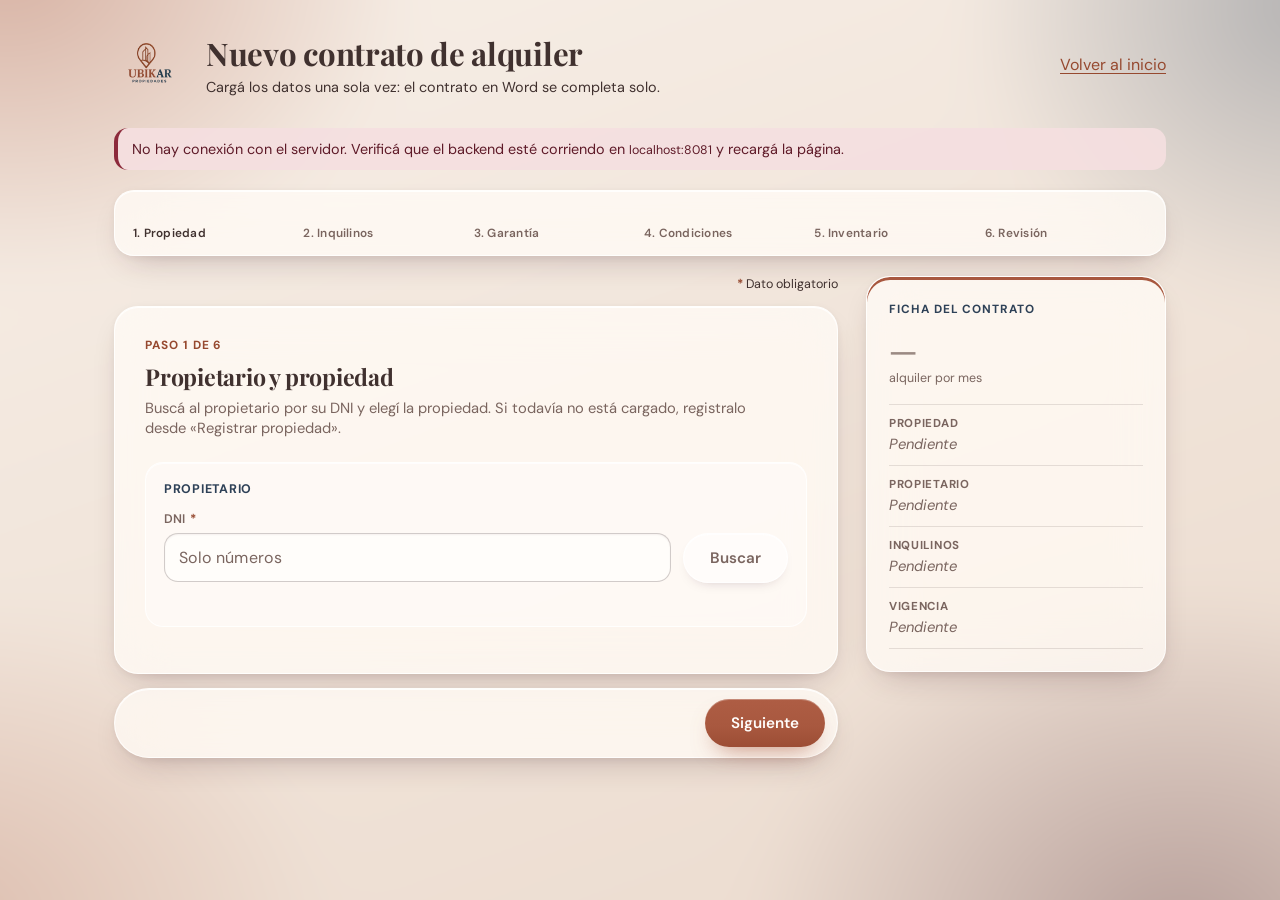
==== frontend/contrato.html @ 5f208730 "Agregar inicio de sesion del Responsable y panel con las 2 opciones index.html deja de ser la prueba" ====
<!DOCTYPE html>
<html lang="es">
<head>
<meta charset="UTF-8">
<meta name="viewport" content="width=device-width, initial-scale=1">
<title>UBIKAR - Nuevo contrato de alquiler</title>
<link rel="preconnect" href="https://fonts.googleapis.com">
<link rel="preconnect" href="https://fonts.gstatic.com" crossorigin>
<link href="https://fonts.googleapis.com/css2?family=Playfair+Display:ital,wght@0,600;0,700;1,600&family=DM+Sans:wght@400;500;600;700&display=swap" rel="stylesheet">
<link rel="stylesheet" href="portal.css">
<link rel="stylesheet" href="contrato.css">
<link rel="stylesheet" href="vidrio.css">
</head>
<body>

<div class="wz">
  <header class="wz__header">
    <a href="index.html" class="wz__logo" aria-label="Volver al inicio">
      <img src="assets/logo-ubikar.png" alt="UBIKAR Propiedades" class="brand-logo">
    </a>
    <div>
      <h1 class="wz__title">Nuevo contrato de alquiler</h1>
      <p class="wz__sub">Cargá los datos una sola vez: el contrato en Word se completa solo.</p>
    </div>
    <a href="index.html" class="linklike wz__volver">Volver al inicio</a>
  </header>

  <p class="wz-error" id="offline" role="alert" hidden>
    No hay conexión con el servidor. Verificá que el backend esté corriendo en <code>localhost:8081</code> y recargá la página.
  </p>

  <div class="borrador" id="borrador" hidden>
    <p class="borrador__texto" id="borradorTexto">Recuperamos lo que estabas cargando.</p>
    <button type="button" class="linklike" id="descartarBtn">Descartar y empezar de nuevo</button>
    <span id="confirmarBloque" hidden>
      <button type="button" class="linklike linklike--peligro" id="confirmarSi">Sí, descartar</button>
      <button type="button" class="linklike" id="confirmarNo">No, seguir</button>
    </span>
  </div>

  <ol class="steps" id="steps" aria-label="Progreso"></ol>

  <div class="wz__cols" id="cols">
  <form id="wizard" novalidate>

    <p class="req-nota"><span class="req" aria-hidden="true">*</span> Dato obligatorio</p>

    <section class="wz-step" data-step="1" hidden>
      <h2 class="wz-step__title" tabindex="-1">Propietario y propiedad</h2>
      <p class="wz-step__hint">Buscá al propietario por su DNI y elegí la propiedad. Si todavía no está cargado, registralo desde «Registrar propiedad».</p>
      <div id="propietarioSlot"></div>

      <div class="propiedad">
        <label class="field" id="propiedadSelectField" hidden>
          <span class="field__label">Propiedad <span class="req" aria-hidden="true">*</span></span>
          <select class="field__input" id="propiedadSelect" required></select>
        </label>
        <p class="hint" id="sinPropiedades" hidden>Este propietario todavía no tiene propiedades registradas. Cargala primero desde <a href="propiedad.html">Registrar propiedad</a>.</p>
      </div>
    </section>

    <section class="wz-step" data-step="2" hidden>
      <h2 class="wz-step__title" tabindex="-1">Inquilinos</h2>
      <p class="wz-step__hint">Un contrato puede tener más de un inquilino (por ejemplo, una pareja).</p>
      <div id="inquilinosSlot"></div>
      <button type="button" class="btn btn--ghost" id="addInquilinoBtn">Agregar otro inquilino</button>
    </section>

    <section class="wz-step" data-step="3" hidden>
      <h2 class="wz-step__title" tabindex="-1">Garantía</h2>
      <p class="wz-step__hint">Elegí cómo se garantiza el alquiler. Con fiador o recibo de sueldo hace falta cargar al garante.</p>
      <fieldset class="radios radios--lista" id="tipoGarantia">
        <legend class="field__label">Tipo de garantía <span class="req" aria-hidden="true">*</span></legend>
        <div class="radios__opciones"></div>
      </fieldset>
      <div id="garantesBloque" hidden>
        <div id="garantesSlot"></div>
        <button type="button" class="btn btn--ghost" id="addGaranteBtn">Agregar otro garante</button>
      </div>
    </section>

    <section class="wz-step" data-step="4" hidden>
      <h2 class="wz-step__title" tabindex="-1">Condiciones del contrato</h2>
      <p class="wz-step__hint">La fecha de fin, los montos en letras y las fechas de la firma los calcula el sistema.</p>
      <div class="grid2">
        <label class="field">
          <span class="field__label">Fecha de inicio <span class="req" aria-hidden="true">*</span></span>
          <input class="field__input" type="date" id="fechaInicio" required>
        </label>
        <label class="field">
          <span class="field__label">Duración (meses) <span class="req" aria-hidden="true">*</span></span>
          <input class="field__input field__input--mono" type="number" id="duracionMeses" min="1" value="12" required>
        </label>
        <label class="field">
          <span class="field__label">Alquiler mensual inicial ($) <span class="req" aria-hidden="true">*</span></span>
          <input class="field__input field__input--mono" type="number" id="valorInicial" min="0" step="0.01" inputmode="decimal" required>
        </label>
        <label class="field">
          <span class="field__label">Actualización cada (meses) <span class="req" aria-hidden="true">*</span></span>
          <input class="field__input field__input--mono" type="number" id="periodicidad" min="1" value="3" required>
        </label>
        <label class="field">
          <span class="field__label">Depósito en garantía ($) <span class="opc">(opcional)</span></span>
          <input class="field__input field__input--mono" type="number" id="deposito" min="0" step="0.01" inputmode="decimal" placeholder="Si lo dejás vacío: un mes de alquiler">
        </label>
      </div>
      <fieldset class="radios radios--seg" id="indice">
        <legend class="field__label">Índice de actualización <span class="req" aria-hidden="true">*</span></legend>
        <div class="radios__opciones"></div>
      </fieldset>
      <fieldset class="radios radios--seg" id="destino">
        <legend class="field__label">Destino de la propiedad <span class="req" aria-hidden="true">*</span></legend>
        <div class="radios__opciones"></div>
      </fieldset>
      <fieldset class="radios radios--lista" id="plantilla">
        <legend class="field__label">Modelo de contrato <span class="req" aria-hidden="true">*</span></legend>
        <div class="radios__opciones"></div>
      </fieldset>
      <p class="derivados" id="derivados" aria-live="polite" hidden></p>
    </section>

    <section class="wz-step" data-step="5" hidden>
      <h2 class="wz-step__title" tabindex="-1">Inventario de la propiedad</h2>
      <p class="wz-step__hint">Estado de cada elemento al entregar la propiedad. Se anexa al contrato y sirve para comparar al finalizar.</p>
      <p class="inv-resumen" id="invResumen" aria-live="polite" hidden></p>
      <div class="presets" id="presets" aria-label="Agregar ambiente típico"></div>
      <div class="inv-otro">
        <input class="field__input" id="otroAmbienteInput" placeholder="Otro ambiente (Ej: Patio, Terraza)…" list="ambientes" autocomplete="off">
        <button type="button" class="btn btn--ghost" id="otroAmbienteBtn">Agregar ambiente</button>
      </div>
      <p class="inv-vacio" id="invVacio">Elegí un ambiente típico o agregá el tuyo para empezar a cargar el inventario.</p>
      <div id="invSlot"></div>
    </section>

    <section class="wz-step" data-step="6" hidden>
      <h2 class="wz-step__title" tabindex="-1">Revisión</h2>
      <p class="wz-step__hint">Controlá los datos. Al generar, se guarda todo junto y se crea el contrato en Word.</p>
      <div class="review" id="review"></div>
    </section>

    <div class="wz-error" id="stepError" role="alert" tabindex="-1" hidden></div>

    <div class="wz-actions" id="actions">
      <button type="button" class="btn btn--ghost" id="prevBtn" hidden>Anterior</button>
      <button type="button" class="btn btn--primary" id="nextBtn">Siguiente</button>
    </div>
  </form>

  <aside class="ficha" id="ficha" aria-label="Resumen del contrato en curso">
    <p class="ficha__eyebrow">Ficha del contrato</p>
    <p class="ficha__monto" id="fichaMonto">—</p>
    <p class="ficha__cap">alquiler por mes</p>
    <dl class="ficha__filas" id="fichaFilas"></dl>
  </aside>
  </div>

  <section class="exito" id="exito" hidden>
    <div class="exito__mark" aria-hidden="true">✓</div>
    <h2 class="wz-step__title" tabindex="-1" id="exitoTitulo">Contrato registrado</h2>
    <p class="wz-step__hint" id="exitoDetalle"></p>
    <div class="review exito__datos">
      <dl id="exitoDatos"></dl>
    </div>
    <div class="exito__actions">
      <a class="btn btn--primary" id="descargarLink" href="#" download>Descargar contrato (.docx)</a>
      <button type="button" class="btn btn--ghost" id="otroBtn">Registrar otro contrato</button>
    </div>
  </section>
</div>

<template id="tplPersona">
  <fieldset class="persona">
    <div class="persona__head">
      <legend class="persona__title"></legend>
      <button type="button" class="linklike persona__remove" hidden>Quitar</button>
    </div>
    <div class="persona__dni">
      <label class="field">
        <span class="field__label">DNI <span class="req" aria-hidden="true">*</span></span>
        <input class="field__input field__input--mono" data-f="dni" inputmode="numeric" autocomplete="off" placeholder="Solo números" required>
      </label>
      <button type="button" class="btn btn--ghost persona__buscar">Buscar</button>
    </div>
    <p class="persona__estado" role="status"></p>
    <div class="grid2">
      <label class="field">
        <span class="field__label">Nombre <span class="req" aria-hidden="true">*</span></span>
        <input class="field__input" data-f="nombre" autocomplete="off" required>
      </label>
      <label class="field">
        <span class="field__label">Apellido <span class="req" aria-hidden="true">*</span></span>
        <input class="field__input" data-f="apellido" autocomplete="off" required>
      </label>
    </div>
    <label class="field">
      <span class="field__label">Domicilio (figura en el contrato) <span class="req" aria-hidden="true">*</span></span>
      <input class="field__input" data-f="domicilio" autocomplete="off" required>
    </label>
    <div class="grid2">
      <label class="field">
        <span class="field__label">Teléfono <span class="opc">(opcional)</span></span>
        <input class="field__input" data-f="telefono" inputmode="tel" autocomplete="off">
      </label>
      <label class="field">
        <span class="field__label">Correo electrónico <span class="opc">(opcional)</span></span>
        <input class="field__input" data-f="email" type="email" autocomplete="off">
      </label>
    </div>
    <label class="field persona__detalle" hidden>
      <span class="field__label">Detalle de la garantía (empleador, CUIT, cargo, legajo, matrícula…) <span class="opc">(opcional)</span></span>
      <input class="field__input" data-f="detalle" autocomplete="off">
    </label>
  </fieldset>
</template>

<script src="ux.js"></script>
<script src="contrato.js"></script>
</body>
</html>
---- frontend/portal.css ----
﻿:root {
  /* Paleta de marca UBIKAR: fondo crema, tinta coffee bean, acento terracota
     del isotipo, wine para enfasis profundo, navy del wordmark "UBIKAR". */
  --paper: #f2ebe3;
  --paper-raised: #fffdfb;
  --ink: #40312f;
  --ink-soft: #7a655f;
  --line: #e2d6c9;
  --accent: #a8583f;
  --accent-ink: #fffdfb;
  --accent-soft: #ecd9cd;
  --wine: #3f1521;
  --navy: #2e4157;
  --ok: #3f6b4f;
  --ok-soft: #e3ede6;
  --warn: #a8583f;
  --warn-soft: #f1ddd2;
  /* errores: color propio, distinto del terracota de accion */
  --danger: #8c2a3b;
  --danger-soft: #f5dfe0;
  --danger-ink: #5e1a28;

  --ease-out: cubic-bezier(0.23, 1, 0.32, 1);
  --ease-in-out: cubic-bezier(0.77, 0, 0.175, 1);

  --font-display: "Playfair Display", "Iowan Old Style", serif;
  --font-ui: "DM Sans", system-ui, sans-serif;
  --font-data: "DM Sans", system-ui, sans-serif;
}

* {
  box-sizing: border-box;
}

html {
  color-scheme: light;
}

body {
  margin: 0;
  background: var(--paper);
  color: var(--ink);
  font-family: var(--font-ui);
  -webkit-font-smoothing: antialiased;
}

::selection {
  background: var(--accent);
  color: var(--accent-ink);
}

:focus-visible {
  outline: 2px solid var(--accent);
  outline-offset: 3px;
  border-radius: 2px;
}

button,
input,
select,
textarea {
  font-family: inherit;
}

/* ---------- Access screen ---------- */

.access[hidden] {
  display: none;
}

.access {
  min-height: 100dvh;
  display: flex;
  flex-direction: column;
  align-items: center;
  justify-content: center;
  padding: 24px;
  text-align: center;
}

.brand-logo {
  display: block;
  height: auto;
}

.access__mark {
  margin-bottom: 24px;
}

.access__mark .brand-logo {
  width: 96px;
}

.access__title {
  font-family: var(--font-display);
  font-size: clamp(1.8rem, 4vw, 2.4rem);
  font-weight: 700;
  margin: 0 0 8px;
  letter-spacing: -0.01em;
}

.access__hint {
  color: var(--ink-soft);
  margin: 0 0 32px;
  max-width: 42ch;
}

.access__form {
  width: 100%;
  max-width: 320px;
  display: flex;
  flex-direction: column;
  gap: 16px;
}

.field {
  display: flex;
  flex-direction: column;
  gap: 6px;
  text-align: left;
}

.field__label {
  font-size: 0.78rem;
  font-weight: 600;
  color: var(--ink-soft);
}

.field__input {
  border: 1.5px solid var(--line);
  background: var(--paper-raised);
  border-radius: 10px;
  padding: 13px 14px;
  font-size: 1rem;
  color: var(--ink);
  font-variant-numeric: tabular-nums;
  transition: border-color 160ms var(--ease-out), box-shadow 160ms var(--ease-out);
}

.field__input::placeholder {
  color: var(--ink-soft);
  opacity: 1;
}

.field__input--mono {
  font-family: var(--font-data);
  letter-spacing: 0.02em;
}

.field__input:focus {
  border-color: var(--accent);
  box-shadow: 0 0 0 3px var(--accent-soft);
  outline: none;
}

.access__error {
  margin: 0;
  font-size: 0.85rem;
  color: var(--danger);
  text-align: left;
}

.access__demo {
  margin-top: 28px;
  font-size: 0.82rem;
  color: var(--ink-soft);
}

/* ---------- Role choice (mismo DNI en ambos roles) ---------- */

.role-choice {
  width: 100%;
  max-width: 360px;
  display: flex;
  flex-direction: column;
  gap: 12px;
  margin-bottom: 20px;
}

.role-choice__option {
  display: flex;
  flex-direction: column;
  align-items: flex-start;
  gap: 3px;
  text-align: left;
  text-decoration: none;
  color: inherit;
  padding: 16px 18px;
  border: 1.5px solid var(--line);
  border-radius: 12px;
  background: var(--paper-raised);
  cursor: pointer;
  transition: border-color 160ms var(--ease-out), transform 160ms var(--ease-out), background-color 160ms var(--ease-out);
}

.role-choice__option:active {
  transform: scale(0.98);
}

.role-choice__option:hover {
  border-color: var(--accent);
  background: var(--accent-soft);
}

.role-choice__label {
  font-family: var(--font-display);
  font-weight: 700;
  font-size: 1.05rem;
  color: var(--ink);
}

.role-choice__hint {
  font-size: 0.85rem;
  color: var(--ink-soft);
}

.linklike {
  background: none;
  border: none;
  padding: 10px 6px;
  margin: -10px -6px;
  color: var(--accent);
  font-family: var(--font-data);
  font-size: inherit;
  cursor: pointer;
  text-decoration: underline;
  text-underline-offset: 3px;
}

/* ---------- Buttons ---------- */

.btn {
  border: none;
  border-radius: 10px;
  padding: 13px 20px;
  font-size: 0.95rem;
  font-weight: 600;
  cursor: pointer;
  transition: transform 160ms var(--ease-out), background-color 160ms var(--ease-out), opacity 160ms var(--ease-out);
}

.btn:active {
  transform: scale(0.97);
}

.btn:disabled {
  opacity: 0.45;
  cursor: not-allowed;
  transform: none;
}

.btn--primary {
  background: var(--accent);
  color: var(--accent-ink);
}

.btn--primary:hover:not(:disabled) {
  background: #9c4327;
}

.btn--ghost {
  background: transparent;
  color: var(--ink-soft);
  border: 1.5px solid var(--line);
}

.btn--ghost:hover {
  border-color: var(--ink-soft);
  color: var(--ink);
}

@media (hover: hover) and (pointer: fine) {
  .btn--primary:hover:not(:disabled) {
    background: #9c4327;
  }
}

/* ---------- Portal shell ---------- */

.portal {
  max-width: 640px;
  margin: 0 auto;
  padding: 32px 24px 64px;
  opacity: 0;
  transform: translateY(6px);
  animation: portalIn 320ms var(--ease-out) forwards;
}

@keyframes portalIn {
  to {
    opacity: 1;
    transform: translateY(0);
  }
}

.portal__header {
  display: flex;
  align-items: flex-start;
  justify-content: space-between;
  gap: 16px;
  margin-bottom: 32px;
}

.portal__mark {
  margin-bottom: 12px;
}

.portal__mark .brand-logo {
  width: 44px;
}

.portal__name {
  font-family: var(--font-display);
  font-size: 1.6rem;
  font-weight: 700;
  margin: 0 0 4px;
  letter-spacing: -0.01em;
}

.portal__role {
  margin: 0;
  color: var(--ink-soft);
  font-size: 0.88rem;
}

/* ---------- Status panel (the dominant panel) ---------- */

.status {
  background: var(--paper-raised);
  border: 1px solid var(--line);
  border-radius: 16px;
  padding: 28px;
  box-shadow: 0 1px 2px rgba(28, 25, 23, 0.04), 0 8px 24px -12px rgba(28, 25, 23, 0.12);
  margin-bottom: 40px;
}

.status__heading {
  font-size: 0.8rem;
  font-weight: 600;
  color: var(--ink-soft);
  margin: 0 0 18px;
  text-transform: uppercase;
  letter-spacing: 0.04em;
}

.status__row {
  display: flex;
  align-items: baseline;
  justify-content: space-between;
  gap: 12px;
  flex-wrap: wrap;
}

.status__amount-block {
  display: flex;
  flex-direction: column;
  gap: 2px;
}

.status__amount {
  font-family: var(--font-display);
  font-variant-numeric: tabular-nums;
  font-size: clamp(2.1rem, 6vw, 2.8rem);
  font-weight: 600;
  letter-spacing: -0.01em;
  line-height: 1;
}

.status__period {
  font-size: 0.85rem;
  color: var(--ink-soft);
}

.badge {
  font-size: 0.78rem;
  font-weight: 600;
  padding: 6px 12px;
  border-radius: 999px;
  white-space: nowrap;
}

.badge--paid {
  background: var(--ok-soft);
  color: var(--ok);
}

.badge--pending {
  background: var(--warn-soft);
  color: var(--warn);
}

.status__due {
  margin: 16px 0 0;
  font-size: 0.9rem;
  color: var(--ink-soft);
}

.status__due strong {
  color: var(--ink);
  font-weight: 600;
}

.status__actions {
  display: flex;
  gap: 12px;
  margin-top: 24px;
  flex-wrap: wrap;
}

/* ---------- Ledger (history list) ---------- */

.history__heading {
  font-size: 0.8rem;
  font-weight: 600;
  color: var(--ink-soft);
  margin: 0 0 14px;
  text-transform: uppercase;
  letter-spacing: 0.04em;
}

.ledger {
  list-style: none;
  margin: 0;
  padding: 0;
  border-top: 1px solid var(--line);
}

.ledger__row {
  display: flex;
  align-items: center;
  justify-content: space-between;
  gap: 16px;
  padding: 14px 2px;
  border-bottom: 1px solid var(--line);
  opacity: 0;
  transform: translateY(6px);
  animation: rowIn 280ms var(--ease-out) forwards;
}

@keyframes rowIn {
  to {
    opacity: 1;
    transform: translateY(0);
  }
}

.ledger__period {
  font-size: 0.92rem;
  font-weight: 500;
}

.ledger__meta {
  display: flex;
  align-items: center;
  gap: 10px;
}

.ledger__amount {
  font-family: var(--font-data);
  font-variant-numeric: tabular-nums;
  color: var(--ink-soft);
  font-size: 0.88rem;
}

.demo-note {
  margin-top: 36px;
  font-size: 0.78rem;
  color: var(--ink-soft);
  border-top: 1px dashed var(--line);
  padding-top: 16px;
}

.demo-note code {
  font-family: var(--font-data);
  background: var(--accent-soft);
  padding: 1px 5px;
  border-radius: 4px;
}

/* ---------- Upload modal ---------- */

.modal-layer[hidden] {
  display: none;
}

.modal-layer {
  position: fixed;
  inset: 0;
  background: rgba(28, 25, 23, 0.4);
  display: flex;
  align-items: center;
  justify-content: center;
  padding: 20px;
  opacity: 0;
  animation: overlayIn 200ms var(--ease-out) forwards;
}

@keyframes overlayIn {
  to {
    opacity: 1;
  }
}

.modal {
  background: var(--paper-raised);
  border-radius: 16px;
  padding: 28px;
  max-width: 400px;
  width: 100%;
  transform-origin: center;
  transform: scale(0.95);
  opacity: 0;
  animation: modalIn 220ms var(--ease-out) forwards;
}

@keyframes modalIn {
  to {
    transform: scale(1);
    opacity: 1;
  }
}

.modal__title {
  font-family: var(--font-display);
  margin: 0 0 8px;
  font-size: 1.3rem;
  font-weight: 700;
}

.modal__hint {
  margin: 0 0 20px;
  color: var(--ink-soft);
  font-size: 0.88rem;
}

.dropzone {
  display: flex;
  align-items: center;
  justify-content: center;
  text-align: center;
  min-height: 120px;
  border: 1.5px dashed var(--line);
  border-radius: 12px;
  padding: 16px;
  font-size: 0.88rem;
  color: var(--ink-soft);
  cursor: pointer;
  transition: border-color 160ms var(--ease-out), background-color 160ms var(--ease-out);
}

.dropzone:hover,
.dropzone--active {
  border-color: var(--accent);
  background: var(--accent-soft);
}

.modal__actions {
  display: flex;
  justify-content: flex-end;
  gap: 12px;
  margin-top: 24px;
}

/* ---------- Toast ---------- */

.toast {
  position: fixed;
  left: 50%;
  bottom: 28px;
  transform: translate(-50%, 12px);
  background: var(--ink);
  color: var(--paper);
  padding: 12px 18px;
  border-radius: 10px;
  font-size: 0.88rem;
  opacity: 0;
  transition: transform 220ms var(--ease-out), opacity 220ms var(--ease-out);
  pointer-events: none;
}

.toast--visible {
  opacity: 1;
  transform: translate(-50%, 0);
}

/* ---------- Reduced motion ---------- */

@media (prefers-reduced-motion: reduce) {
  .portal,
  .ledger__row,
  .modal-layer,
  .modal {
    animation-duration: 1ms;
  }
  .btn:active {
    transform: none;
  }
}
---- frontend/contrato.css ----
/* Asistente "Nuevo contrato": reutiliza los tokens de marca de portal.css */

[hidden] {
  display: none !important;
}

.wz {
  max-width: 780px;
  margin: 0 auto;
  padding: 28px 24px 96px;
}

.wz__header {
  display: flex;
  align-items: center;
  gap: 20px;
  margin-bottom: 28px;
}

.wz__header .brand-logo {
  width: 72px;
  flex-shrink: 0;
}

/* Convencion: el logo en la esquina lleva al inicio. Se suma un link explicito
   al lado (wz__volver) porque no todos reconocen esa convencion a simple vista. */
.wz__logo {
  display: block;
  border-radius: 12px;
  transition: opacity 160ms var(--ease-out), transform 160ms var(--ease-out);
}

.wz__logo:hover {
  opacity: 0.85;
}

.wz__logo:active {
  transform: scale(0.96);
}

.wz__volver {
  margin-left: auto;
  flex-shrink: 0;
  white-space: nowrap;
  align-self: center;
}

.wz__title {
  font-family: var(--font-display);
  font-size: clamp(1.5rem, 3.4vw, 1.95rem);
  font-weight: 700;
  letter-spacing: -0.01em;
  margin: 0;
}

.wz__sub {
  margin: 4px 0 0;
  color: var(--ink-soft);
  font-size: 0.9rem;
}

/* ---------- Progreso ---------- */

.steps {
  display: flex;
  gap: 8px;
  list-style: none;
  padding: 0;
  margin: 0 0 24px;
}

.steps__item {
  flex: 1;
  min-width: 0;
}

.steps__btn {
  width: 100%;
  display: flex;
  flex-direction: column;
  gap: 8px;
  padding: 14px 0 8px;
  min-height: 44px;
  background: none;
  border: none;
  text-align: left;
  color: var(--ink-soft);
  font: inherit;
  cursor: default;
}

.steps__btn:not(:disabled) {
  cursor: pointer;
}

.steps__bar {
  height: 4px;
  border-radius: 2px;
  background: var(--line);
  transition: background-color 220ms var(--ease-out);
}

.steps__label {
  font-size: 0.74rem;
  font-weight: 600;
  letter-spacing: 0.02em;
  white-space: nowrap;
  overflow: hidden;
  text-overflow: ellipsis;
}

.steps__item--current .steps__bar {
  background: var(--accent);
}

.steps__item--current .steps__label {
  color: var(--ink);
}

.steps__item--done .steps__bar {
  background: var(--ok);
}

.steps__item--done .steps__label {
  color: var(--ok);
}

@media (max-width: 560px) {
  .steps__label {
    display: none;
  }
}

/* ---------- Paso ---------- */

.wz-step {
  background: var(--paper-raised);
  border: 1px solid var(--line);
  border-radius: 14px;
  padding: 28px;
  animation: stepIn 240ms var(--ease-out);
}

@keyframes stepIn {
  from {
    opacity: 0;
    transform: translateY(6px);
  }
  to {
    opacity: 1;
    transform: translateY(0);
  }
}

.wz-step__eyebrow {
  margin: 0 0 8px;
  font-size: 0.74rem;
  font-weight: 700;
  letter-spacing: 0.08em;
  text-transform: uppercase;
  color: var(--accent);
}

.wz-step__title {
  font-family: var(--font-display);
  font-size: 1.45rem;
  font-weight: 700;
  margin: 0 0 6px;
  letter-spacing: -0.01em;
}

.wz-step__title:focus {
  outline: none;
}

.wz-step__hint {
  margin: 0 0 24px;
  color: var(--ink-soft);
  font-size: 0.92rem;
  max-width: 62ch;
}

.wz-narrow {
  max-width: 340px;
  margin-bottom: 20px;
}

.grid2 {
  display: grid;
  grid-template-columns: 1fr 1fr;
  gap: 16px;
  margin-bottom: 16px;
}

@media (max-width: 560px) {
  .wz-step {
    padding: 20px 16px;
  }
  .grid2 {
    grid-template-columns: 1fr;
  }
  .wz__header {
    flex-wrap: wrap;
  }
  .wz__volver {
    margin-left: 0;
    flex-basis: 100%;
  }
}

select.field__input {
  appearance: none;
  background-image: linear-gradient(45deg, transparent 50%, var(--ink-soft) 50%),
    linear-gradient(135deg, var(--ink-soft) 50%, transparent 50%);
  background-position: calc(100% - 20px) 55%, calc(100% - 14px) 55%;
  background-size: 6px 6px, 6px 6px;
  background-repeat: no-repeat;
  padding-right: 36px;
}

/* ---------- Persona ---------- */

.persona {
  border: 1px solid var(--line);
  border-radius: 12px;
  background: var(--paper);
  padding: 18px;
  margin: 0 0 16px;
  min-width: 0;
}

.persona__head {
  display: flex;
  justify-content: space-between;
  align-items: baseline;
  margin-bottom: 14px;
}

.persona__title {
  font-size: 0.78rem;
  font-weight: 700;
  letter-spacing: 0.06em;
  text-transform: uppercase;
  color: var(--navy);
  padding: 0;
}

.persona__dni {
  display: grid;
  grid-template-columns: 1fr auto;
  gap: 12px;
  align-items: start;
}

.persona__dni > .field,
.persona__dni .field__input {
  min-width: 0;
  width: 100%;
}

.persona__dni .persona__buscar {
  margin-top: 22px;
  min-height: 48px;
}

.persona__estado {
  min-height: 1.3em;
  margin: 8px 0 0;
  font-size: 0.84rem;
  color: var(--ink-soft);
}

.persona__estado--ok {
  color: var(--ok);
}

.persona__estado--new {
  color: var(--accent);
}

.persona__estado--error {
  color: var(--danger);
}

/* propietario: solo lectura, se muestra como tarjeta y no como formulario */
.persona--lectura > .grid2,
.persona--lectura > .field,
.persona--lectura > .persona__detalle {
  display: none;
}

.pcard {
  margin: 4px 0 0;
  padding: 18px 20px;
  border: 1px solid var(--line);
  border-radius: 12px;
  background: var(--paper-raised);
  animation: stepIn 220ms var(--ease-out);
}

.pcard__head {
  display: flex;
  align-items: center;
  gap: 14px;
  padding-bottom: 16px;
  margin-bottom: 14px;
  border-bottom: 1px solid var(--line);
}

.pcard__avatar {
  flex-shrink: 0;
  width: 46px;
  height: 46px;
  display: grid;
  place-items: center;
  border-radius: 50%;
  background: var(--wine);
  color: var(--paper);
  font-family: var(--font-display);
  font-size: 1.05rem;
  font-weight: 600;
  letter-spacing: 0.02em;
}

.pcard__id {
  min-width: 0;
}

.pcard__nombre {
  margin: 0;
  font-family: var(--font-display);
  font-size: 1.25rem;
  font-weight: 700;
  letter-spacing: -0.01em;
  overflow-wrap: anywhere;
}

.pcard__dni {
  margin: 2px 0 0;
  font-size: 0.86rem;
  font-variant-numeric: tabular-nums;
  color: var(--ink-soft);
}

.pcard__datos {
  display: grid;
  grid-template-columns: repeat(3, minmax(0, 1fr));
  gap: 14px 20px;
  margin: 0;
}

.pcard__dato dt {
  margin: 0 0 3px;
  font-size: 0.72rem;
  font-weight: 700;
  letter-spacing: 0.06em;
  text-transform: uppercase;
  color: var(--ink-soft);
}

.pcard__dato dd {
  margin: 0;
  font-size: 0.92rem;
  font-weight: 500;
  overflow-wrap: anywhere;
}

.pcard__dato dd.pcard__vacio {
  font-weight: 400;
  font-style: italic;
  color: var(--ink-soft);
}

@media (max-width: 680px) {
  .pcard__datos {
    grid-template-columns: 1fr;
    gap: 12px;
  }
}

.persona .field {
  margin-bottom: 0;
}

/* separacion uniforme (16 px) entre filas: cada fila se separa de la anterior por arriba */
.persona > .grid2,
.persona > .field {
  margin: 16px 0 0;
}

.propiedad {
  display: grid;
  gap: 16px;
}

/* ---------- Condiciones ---------- */

.derivados {
  margin: 4px 0 0;
  padding: 14px 16px;
  border-radius: 10px;
  background: var(--accent-soft);
  color: var(--wine);
  font-size: 0.9rem;
  min-height: 3em;
}

.hint {
  margin: 14px 0 0;
  font-size: 0.84rem;
  color: var(--ink-soft);
  max-width: 62ch;
}

/* ---------- Inventario ---------- */

.presets {
  display: flex;
  flex-wrap: wrap;
  gap: 8px;
  margin-bottom: 10px;
}

.chip {
  border: 1.5px solid var(--line);
  background: var(--paper);
  color: var(--ink);
  border-radius: 999px;
  padding: 11px 16px;
  min-height: 44px;
  font-size: 0.85rem;
  font-weight: 600;
  cursor: pointer;
  transition: border-color 160ms var(--ease-out), transform 160ms var(--ease-out), background-color 160ms var(--ease-out), color 160ms var(--ease-out);
}

.chip:hover {
  border-color: var(--accent);
}

.chip:active {
  transform: scale(0.97);
}

/* el ambiente de este chip ya tiene un grupo cargado: tocarlo lleva ahi en vez de duplicar */
.chip--cargado {
  border-color: var(--ok);
  background: var(--ok-soft);
  color: var(--ok);
}

.inv-otro {
  display: flex;
  gap: 10px;
  margin-bottom: 22px;
}

.inv-otro .field__input {
  flex: 1;
  min-width: 0;
}

.inv-resumen {
  margin: -6px 0 18px;
  font-size: 0.86rem;
  color: var(--ink-soft);
}

.inv-vacio {
  padding: 20px;
  margin-bottom: 16px;
  border: 1.5px dashed var(--line);
  border-radius: 12px;
  text-align: center;
  color: var(--ink-soft);
  font-size: 0.9rem;
}

/* ---------- Grupo por ambiente ---------- */

.inv-grupo {
  border: 1.5px solid var(--line);
  border-radius: 14px;
  background: var(--paper-raised);
  padding: 16px 18px 18px;
  margin-bottom: 14px;
  animation: stepIn 200ms var(--ease-out);
  transition: border-color 200ms var(--ease-out), box-shadow 200ms var(--ease-out);
}

.inv-grupo--resaltado {
  border-color: var(--accent);
  box-shadow: 0 0 0 3px var(--accent-soft);
}

.inv-grupo__head {
  display: flex;
  align-items: baseline;
  justify-content: space-between;
  gap: 12px;
  margin-bottom: 12px;
}

.inv-grupo__titulo {
  margin: 0;
  font-size: 0.8rem;
  font-weight: 700;
  letter-spacing: 0.06em;
  text-transform: uppercase;
  color: var(--navy);
}

.inv-grupo__contador {
  font-weight: 500;
  text-transform: none;
  letter-spacing: normal;
  color: var(--ink-soft);
  margin-left: 4px;
}

.inv-grupo__body {
  margin-bottom: 6px;
}

.inv__head,
.inv__row {
  display: grid;
  grid-template-columns: 1.3fr 132px 1.3fr 76px;
  gap: 8px;
  align-items: center;
}

.inv__head {
  padding: 0 0 6px;
  font-size: 0.74rem;
  font-weight: 700;
  color: var(--ink-soft);
}

.inv__row {
  padding: 4px 0;
  animation: stepIn 200ms var(--ease-out);
}

.inv__cell {
  display: flex;
  flex-direction: column;
  gap: 4px;
  min-width: 0;
}

.inv__lbl {
  display: none;
  font-size: 0.74rem;
  font-weight: 600;
  color: var(--ink-soft);
}

.inv__row .field__input {
  padding: 10px 11px;
  font-size: 0.92rem;
  min-width: 0;
  width: 100%;
}

.inv__estado {
  display: flex;
  align-items: center;
  gap: 8px;
}

.inv__punto {
  flex-shrink: 0;
  width: 9px;
  height: 9px;
  border-radius: 50%;
  background: var(--ink-soft);
}

.inv__punto--nuevo {
  background: var(--navy);
}

.inv__punto--bueno {
  background: var(--ok);
}

.inv__punto--regular {
  background: var(--warn);
}

.inv__punto--malo {
  background: var(--danger);
}

.inv__acciones {
  display: flex;
  gap: 2px;
}

.inv__dup,
.inv__del {
  width: 36px;
  height: 36px;
  border: none;
  background: none;
  color: var(--ink-soft);
  font-size: 1.05rem;
  border-radius: 8px;
  cursor: pointer;
}

.inv__dup:hover {
  color: var(--accent);
  background: var(--accent-soft);
}

.inv__del:hover {
  color: var(--danger);
  background: var(--danger-soft);
}

@media (max-width: 680px) {
  .inv__head {
    display: none;
  }
  .inv__lbl {
    display: block;
  }
  .inv__row {
    grid-template-columns: 1fr 1fr;
    gap: 10px;
    padding: 14px 0 6px;
    border-top: 1px solid var(--line);
  }
  .inv__acciones {
    grid-column: 1 / -1;
    justify-self: end;
    gap: 8px;
  }
  .inv__dup,
  .inv__del {
    width: auto;
    padding: 0 14px;
    font-size: 0.85rem;
    font-weight: 600;
  }
  .inv__dup::after {
    content: " Duplicar";
  }
  .inv__del::after {
    content: " Quitar";
  }
  .inv-otro {
    flex-direction: column;
  }
}

/* ---------- Revisión ---------- */

.review__hero {
  padding: 20px 22px;
  margin-bottom: 4px;
  border-radius: 12px;
  background: var(--accent-soft);
  color: var(--wine);
}

.review__prop {
  margin: 0 0 14px;
  font-family: var(--font-display);
  font-size: 1.15rem;
  font-weight: 700;
  overflow-wrap: anywhere;
}

.review__cifras {
  display: flex;
  flex-wrap: wrap;
  gap: 8px 36px;
}

.review__cifra {
  display: flex;
  flex-direction: column;
  gap: 2px;
}

.review__num {
  font-family: var(--font-display);
  font-variant-numeric: tabular-nums;
  font-size: 1.7rem;
  font-weight: 600;
  line-height: 1.1;
  letter-spacing: -0.01em;
}

.review__num--txt {
  font-family: var(--font-ui);
  font-size: 1rem;
  font-weight: 600;
  line-height: 1.7;
  letter-spacing: 0;
}

.review__cap {
  font-size: 0.78rem;
  color: var(--ink);
}

.review {
  display: grid;
  gap: 22px;
}

.review__title {
  font-size: 0.74rem;
  font-weight: 700;
  letter-spacing: 0.06em;
  text-transform: uppercase;
  color: var(--navy);
  margin: 0 0 8px;
}

.review__row {
  display: grid;
  grid-template-columns: 170px 1fr;
  gap: 12px;
  padding: 7px 0;
  border-bottom: 1px solid var(--line);
  font-size: 0.92rem;
}

.review__row dt {
  color: var(--ink-soft);
}

.review__row dd {
  margin: 0;
  font-weight: 500;
  overflow-wrap: anywhere;
}

.review dl {
  margin: 0;
}

@media (max-width: 560px) {
  .review__row {
    grid-template-columns: 1fr;
    gap: 2px;
  }
}

/* ---------- Acciones y errores ---------- */

.wz-error {
  margin: 0 0 20px;
  padding: 12px 14px;
  border-radius: 10px;
  border-left: 4px solid var(--danger);
  background: var(--danger-soft);
  color: var(--danger-ink);
  font-size: 0.9rem;
}

.wz-error code {
  font-family: var(--font-data);
  font-size: 0.86em;
}

.wz-actions {
  position: sticky;
  bottom: 0;
  z-index: 2;
  display: flex;
  justify-content: space-between;
  gap: 12px;
  margin-top: 8px;
  padding: 18px 0 16px;
  background: linear-gradient(to top, var(--paper) 72%, rgba(242, 235, 227, 0));
}

/* la accion principal siempre a la derecha (aunque "Anterior" este oculto) */
.wz-actions .btn--primary {
  margin-left: auto;
}

a.btn {
  display: inline-block;
  text-decoration: none;
  text-align: center;
}

/* ---------- Éxito ---------- */

.exito {
  background: var(--paper-raised);
  border: 1px solid var(--line);
  border-radius: 14px;
  padding: 40px 28px;
  text-align: center;
  animation: stepIn 260ms var(--ease-out);
}

.exito__mark {
  width: 56px;
  height: 56px;
  margin: 0 auto 18px;
  border-radius: 50%;
  background: var(--ok-soft);
  color: var(--ok);
  font-size: 1.6rem;
  line-height: 56px;
  font-weight: 700;
}

.exito .wz-step__hint {
  margin-left: auto;
  margin-right: auto;
}

.exito__actions {
  display: flex;
  flex-wrap: wrap;
  justify-content: center;
  gap: 12px;
}

@media (prefers-reduced-motion: reduce) {
  .wz-step,
  .inv__row,
  .exito {
    animation-duration: 1ms;
  }
  .chip:active {
    transform: none;
  }
}

body.cargando .persona__buscar {
  opacity: 0.55;
  cursor: progress;
}

/* ---------- Ficha lateral (solo pantallas anchas) ---------- */

.ficha {
  display: none;
}

@media (min-width: 980px) {
  .wz {
    max-width: 1100px;
  }

  .wz__cols {
    display: grid;
    grid-template-columns: minmax(0, 1fr) 300px;
    gap: 28px;
    align-items: start;
  }

  .ficha {
    display: block;
    position: sticky;
    top: 24px;
    padding: 24px 22px 22px;
    background: var(--paper-raised);
    border: 1px solid var(--line);
    border-top: 4px solid var(--accent);
    border-radius: 14px;
    box-shadow: 0 1px 2px rgba(28, 25, 23, 0.04), 0 8px 24px -12px rgba(28, 25, 23, 0.12);
  }

  .review__hero {
    display: none;
  }
}

.ficha__eyebrow {
  margin: 0 0 14px;
  font-size: 0.74rem;
  font-weight: 700;
  letter-spacing: 0.08em;
  text-transform: uppercase;
  color: var(--navy);
}

.ficha__monto {
  margin: 0;
  font-family: var(--font-display);
  font-variant-numeric: tabular-nums;
  font-size: 2rem;
  font-weight: 600;
  line-height: 1.1;
  letter-spacing: -0.01em;
  color: var(--wine);
  overflow-wrap: anywhere;
}

.ficha__monto--vacio {
  color: #9b8a83;
}

.ficha__cap {
  margin: 4px 0 18px;
  font-size: 0.78rem;
  color: var(--ink-soft);
}

.ficha__filas {
  margin: 0;
  border-top: 1px solid var(--line);
}

.ficha__fila {
  padding: 11px 0;
  border-bottom: 1px solid var(--line);
}

.ficha__fila dt {
  margin: 0 0 3px;
  font-size: 0.72rem;
  font-weight: 700;
  letter-spacing: 0.06em;
  text-transform: uppercase;
  color: var(--ink-soft);
}

.ficha__fila dd {
  margin: 0;
  font-size: 0.92rem;
  font-weight: 500;
  overflow-wrap: anywhere;
}

.ficha__fila dd.ficha__vacio {
  font-weight: 400;
  font-style: italic;
  color: var(--ink-soft);
}

/* ---------- Obligatorios, opcionales y errores por campo ---------- */

.req {
  margin-left: 2px;
  color: var(--accent);
  font-weight: 700;
}

.opc {
  font-weight: 400;
  font-size: 0.92em;
}

.req-nota {
  margin: 0 0 14px;
  text-align: right;
  font-size: 0.78rem;
  color: var(--ink-soft);
}

.field--error .field__label {
  color: var(--danger);
}

.field--error .field__input {
  border-color: var(--danger);
  background: #fffafa;
}

.field--error .field__input:focus {
  border-color: var(--danger);
  box-shadow: 0 0 0 3px var(--danger-soft);
}

.field__error {
  font-size: 0.84rem;
  font-weight: 500;
  color: var(--danger);
}

.field__error strong {
  font-weight: 700;
}

.wz-error:focus {
  outline: none;
}

.wz-error__titulo {
  margin: 0 0 6px;
  font-weight: 700;
}

.wz-error__lista {
  margin: 0;
  padding-left: 1.1em;
}

.wz-error__lista a {
  color: inherit;
  text-underline-offset: 3px;
}

/* ---------- Opciones (radio): se ven todas, sin desplegar ---------- */

.radios {
  min-width: 0;
  margin: 0 0 20px;
  padding: 0;
  border: 0;
}

.radios > legend {
  padding: 0;
  margin-bottom: 8px;
}

.radios__opciones {
  display: grid;
  gap: 10px;
}

.radios--seg .radios__opciones {
  grid-template-columns: 1fr 1fr;
}

.radio {
  display: flex;
  align-items: flex-start;
  gap: 12px;
  min-height: 48px;
  padding: 12px 14px;
  border: 1.5px solid var(--line);
  border-radius: 10px;
  background: var(--paper-raised);
  cursor: pointer;
  transition: border-color 160ms var(--ease-out), background-color 160ms var(--ease-out);
}

.radio:hover {
  border-color: var(--ink-soft);
}

.radio input {
  flex-shrink: 0;
  width: 18px;
  height: 18px;
  margin: 2px 0 0;
  accent-color: var(--accent);
}

.radio:has(input:checked) {
  border-color: var(--accent);
  background: #f9f1ec;
}

.radio:has(input:focus-visible) {
  outline: 2px solid var(--accent);
  outline-offset: 2px;
}

.radio__cuerpo {
  display: flex;
  flex-direction: column;
  gap: 2px;
  min-width: 0;
}

.radio__texto {
  font-size: 0.95rem;
  font-weight: 600;
}

.radio__desc {
  font-size: 0.84rem;
  color: var(--ink-soft);
}

@media (max-width: 420px) {
  .radios--seg .radios__opciones {
    grid-template-columns: 1fr;
  }
}

/* ---------- Borrador recuperado ---------- */

.borrador {
  display: flex;
  flex-wrap: wrap;
  align-items: baseline;
  gap: 6px 16px;
  margin: 0 0 18px;
  padding: 12px 16px;
  border-radius: 10px;
  background: var(--accent-soft);
  color: var(--wine);
  font-size: 0.9rem;
}

.borrador__texto {
  margin: 0;
  font-weight: 500;
}

.linklike--peligro {
  color: var(--danger);
}

/* ---------- Confirmacion con los datos cargados ---------- */

.exito__datos {
  max-width: 460px;
  margin: 0 auto 26px;
  text-align: left;
}
---- frontend/vidrio.css ----
/*
 * Capa "vidrio" (estilo iOS): fondo con manchas de la paleta difuminadas y superficies
 * translucidas con backdrop-filter. Solo cambia superficies, sombras y formas: la paleta
 * y las tipografias son las de portal.css. Para volver al estilo plano, quitar el <link>.
 *
 * Contraste: las manchas tiñen como maximo ~40 % y el vidrio tiene 74 % de opacidad, asi que
 * el texto secundario se mantiene sobre 4,5:1 incluso bajo el centro de una mancha.
 */

:root {
  --vidrio: rgba(255, 252, 249, 0.74);
  --vidrio-suave: rgba(255, 252, 249, 0.52);
  --vidrio-campo: rgba(255, 253, 251, 0.82);
  --vidrio-borde: rgba(255, 255, 255, 0.78);
  --vidrio-sombra: inset 0 1px 0 rgba(255, 255, 255, 0.85), 0 14px 34px -16px rgba(63, 21, 33, 0.32),
    0 2px 8px rgba(63, 21, 33, 0.06);
  --desenfoque: blur(24px) saturate(150%);
  --linea: rgba(64, 49, 47, 0.13);
  /* terracota un poco mas profundo para texto chico sobre vidrio (contraste) */
  --accent-texto: #96492f;
}

/* ---------- Fondo: manchas de la paleta, difuminadas ---------- */

body {
  position: relative;
  isolation: isolate;
  min-height: 100vh;
  background: #f0e3d8;
}

body::before {
  content: "";
  position: fixed;
  inset: -12%;
  z-index: -1;
  pointer-events: none;
  background:
    radial-gradient(36% 40% at 10% 6%, rgba(168, 88, 63, 0.42), transparent 72%),
    radial-gradient(30% 38% at 92% 10%, rgba(46, 65, 87, 0.32), transparent 72%),
    radial-gradient(38% 44% at 84% 94%, rgba(63, 21, 33, 0.3), transparent 72%),
    radial-gradient(34% 40% at 6% 92%, rgba(168, 88, 63, 0.26), transparent 72%),
    linear-gradient(160deg, #f8f1ea 0%, #f0e3d8 55%, #ead9cc 100%);
  filter: blur(28px);
}

/* ---------- Superficies principales: vidrio ---------- */

.wz-step,
.exito,
.ficha,
.steps,
.status,
.modal,
.role-choice__option,
.access__form {
  background: var(--vidrio);
  -webkit-backdrop-filter: var(--desenfoque);
  backdrop-filter: var(--desenfoque);
  border: 1px solid var(--vidrio-borde);
  box-shadow: var(--vidrio-sombra);
  border-radius: 24px;
}

.wz-step,
.exito {
  padding: 30px;
}

.steps {
  padding: 8px 18px 6px;
  margin-bottom: 20px;
  border-radius: 20px;
}

.ficha {
  box-shadow: inset 0 3px 0 var(--accent), var(--vidrio-sombra);
  border-top: 1px solid var(--vidrio-borde);
}

.access__form {
  padding: 28px 24px;
  max-width: 360px;
}

.modal-layer {
  -webkit-backdrop-filter: blur(8px);
  backdrop-filter: blur(8px);
}

/* Textos que quedan directamente sobre el fondo (no sobre vidrio): tinta plena */
.wz__sub,
.req-nota,
.access__hint,
.access__demo,
.portal__role,
.history__heading,
.demo-note {
  color: var(--ink);
}

.linklike {
  color: var(--accent-texto);
}

/* historial de recibos: sobre vidrio en lugar de directamente sobre el fondo */
.ledger {
  padding: 2px 16px;
  background: var(--vidrio);
  -webkit-backdrop-filter: var(--desenfoque);
  backdrop-filter: var(--desenfoque);
  border: 1px solid var(--vidrio-borde);
  border-radius: 20px;
  box-shadow: var(--vidrio-sombra);
}

.ledger__row:last-child {
  border-bottom: 0;
}

.req,
.wz-step__eyebrow {
  color: var(--accent-texto);
}

/* ---------- Superficies internas: vidrio mas suave ---------- */

.persona {
  background: var(--vidrio-suave);
  border: 1px solid var(--vidrio-borde);
  border-radius: 18px;
  box-shadow: inset 0 1px 0 rgba(255, 255, 255, 0.7);
}

.pcard {
  background: rgba(255, 255, 255, 0.72);
  border: 1px solid var(--vidrio-borde);
  border-radius: 16px;
  box-shadow: 0 8px 20px -12px rgba(63, 21, 33, 0.3);
}

.pcard__head,
.review__row,
.ficha__filas,
.ficha__fila,
.existentes__lista,
.existentes__item,
.ledger,
.ledger__row {
  border-color: var(--linea);
}

.resumen,
.derivados,
.borrador,
.review__hero {
  background: rgba(168, 88, 63, 0.13);
  border: 1px solid rgba(168, 88, 63, 0.2);
  border-radius: 16px;
}

.wz-error {
  background: rgba(245, 223, 224, 0.92);
  border-radius: 14px;
}

/* ---------- Campos y opciones ---------- */

.field__input {
  background: var(--vidrio-campo);
  border: 1.5px solid rgba(64, 49, 47, 0.24);
  border-radius: 14px;
  box-shadow: inset 0 1px 2px rgba(63, 21, 33, 0.05);
}

.field__input:focus {
  background: #fffdfb;
  border-color: var(--accent);
  box-shadow: 0 0 0 4px rgba(168, 88, 63, 0.2);
}

.field--error .field__input {
  background: #fffafa;
  border-color: var(--danger);
}

.field--error .field__input:focus {
  box-shadow: 0 0 0 4px rgba(140, 42, 59, 0.18);
}

.radio {
  background: rgba(255, 253, 251, 0.62);
  border: 1.5px solid rgba(64, 49, 47, 0.18);
  border-radius: 16px;
}

.radio:hover {
  border-color: var(--ink-soft);
  background: rgba(255, 253, 251, 0.85);
}

.radio:has(input:checked) {
  background: rgba(168, 88, 63, 0.13);
  border-color: var(--accent);
}

.chip {
  background: rgba(255, 253, 251, 0.7);
  border: 1px solid var(--vidrio-borde);
  box-shadow: inset 0 1px 0 rgba(255, 255, 255, 0.8), 0 4px 12px -8px rgba(63, 21, 33, 0.3);
}

.steps__bar {
  background: rgba(64, 49, 47, 0.14);
}

.steps__item--current .steps__bar {
  background: var(--accent);
}

.steps__item--done .steps__bar {
  background: var(--ok);
}

/* ---------- Botones: pildora, con relieve suave ---------- */

.btn {
  border-radius: 999px;
  padding: 14px 26px;
}

.btn--primary {
  background: linear-gradient(180deg, #ae5d44 0%, #a8583f 58%, #9c4d35 100%);
  box-shadow: inset 0 1px 0 rgba(255, 255, 255, 0.28), 0 12px 24px -12px rgba(168, 88, 63, 0.75);
}

.btn--primary:hover:not(:disabled) {
  background: linear-gradient(180deg, #b3644a 0%, #a3543b 58%, #974a33 100%);
}

.btn--ghost {
  background: rgba(255, 253, 251, 0.78);
  border: 1px solid var(--vidrio-borde);
  box-shadow: inset 0 1px 0 rgba(255, 255, 255, 0.85), 0 6px 14px -10px rgba(63, 21, 33, 0.35);
}

.btn--ghost:hover {
  background: rgba(255, 253, 251, 0.95);
  border-color: var(--ink-soft);
}

/* Barra de acciones: flota como una barra de iOS */
.wz-actions {
  bottom: 14px;
  margin-top: 14px;
  padding: 10px 12px;
  background: var(--vidrio);
  -webkit-backdrop-filter: var(--desenfoque);
  backdrop-filter: var(--desenfoque);
  border: 1px solid var(--vidrio-borde);
  border-radius: 999px;
  box-shadow: var(--vidrio-sombra);
}

/* ---------- Menos transparencia si el sistema lo pide, o si no hay soporte ---------- */

@media (prefers-reduced-transparency: reduce) {
  :root {
    --vidrio: rgba(255, 252, 249, 0.97);
    --vidrio-suave: rgba(250, 244, 238, 0.97);
    --desenfoque: none;
  }
}

@supports not ((backdrop-filter: blur(1px)) or (-webkit-backdrop-filter: blur(1px))) {
  :root {
    --vidrio: rgba(255, 252, 249, 0.95);
    --vidrio-suave: rgba(250, 244, 238, 0.95);
  }
}

@media (max-width: 560px) {
  .wz-step,
  .exito {
    padding: 22px 16px;
  }
  .steps {
    padding: 8px 12px 4px;
  }
}
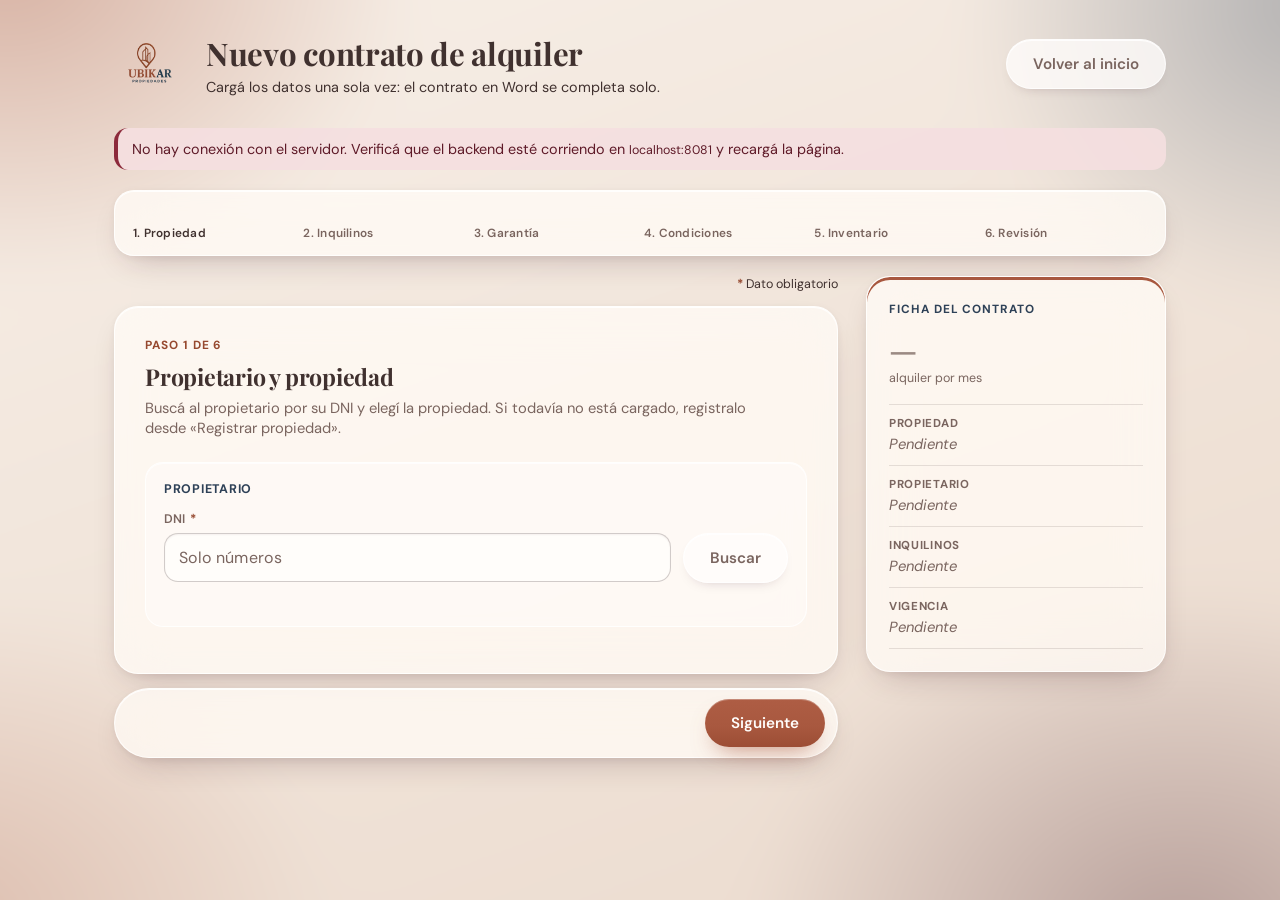
==== commit 5174fff1: "Index: fondo real de la Toscana desenfocado, boton volver en pildora, transiciones suaves - index.ht" ====
--- a/frontend/contrato.html
+++ b/frontend/contrato.html
@@ -22,7 +22,7 @@
       <h1 class="wz__title">Nuevo contrato de alquiler</h1>
       <p class="wz__sub">Cargá los datos una sola vez: el contrato en Word se completa solo.</p>
     </div>
-    <a href="index.html" class="linklike wz__volver">Volver al inicio</a>
+    <a href="index.html" class="btn btn--ghost wz__volver">Volver al inicio</a>
   </header>
 
   <p class="wz-error" id="offline" role="alert" hidden>
--- a/frontend/portal.css
+++ b/frontend/portal.css
@@ -76,6 +76,9 @@
   justify-content: center;
   padding: 24px;
   text-align: center;
+  opacity: 0;
+  transform: translateY(6px);
+  animation: portalIn 320ms var(--ease-out) forwards;
 }
 
 .brand-logo {
--- a/frontend/contrato.css
+++ b/frontend/contrato.css
@@ -38,11 +38,15 @@
   transform: scale(0.96);
 }
 
+/* mismo boton "ghost" redondeado que "Cerrar sesion" en el index, para que
+   el link explicito de vuelta se vea como una accion y no como texto suelto. */
 .wz__volver {
+  display: inline-block;
   margin-left: auto;
   flex-shrink: 0;
   white-space: nowrap;
   align-self: center;
+  text-decoration: none;
 }
 
 .wz__title {
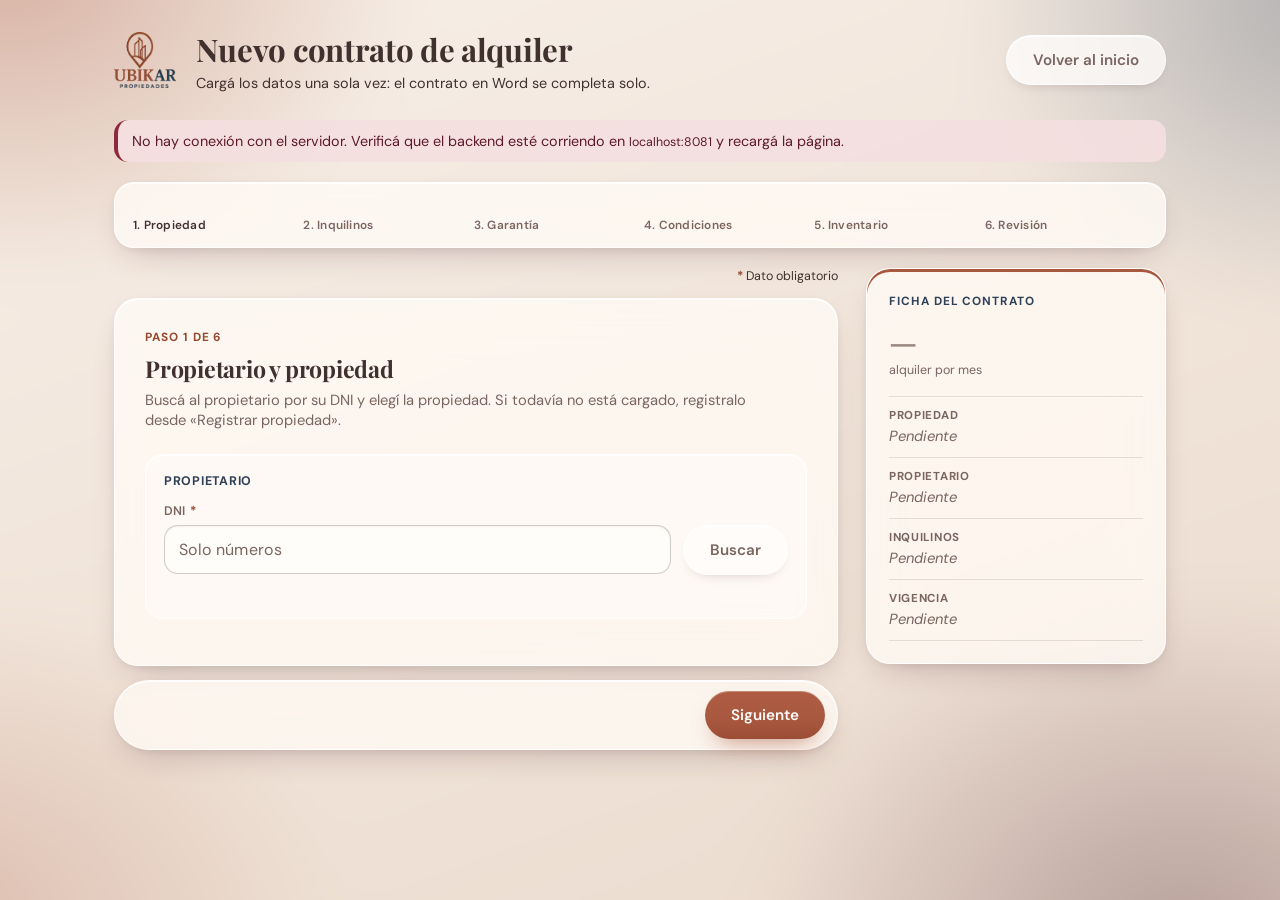
==== commit 64266be1: "Login: usuario Joaquin Sormani en lugar de responsable; logo recortado en contrato y propiedad El us" ====
--- a/frontend/contrato.html
+++ b/frontend/contrato.html
@@ -8,7 +8,7 @@
 <link rel="preconnect" href="https://fonts.gstatic.com" crossorigin>
 <link href="https://fonts.googleapis.com/css2?family=Playfair+Display:ital,wght@0,600;0,700;1,600&family=DM+Sans:wght@400;500;600;700&display=swap" rel="stylesheet">
 <link rel="stylesheet" href="portal.css">
-<link rel="stylesheet" href="contrato.css">
+<link rel="stylesheet" href="contrato.css?v=6">
 <link rel="stylesheet" href="vidrio.css">
 </head>
 <body>
@@ -16,7 +16,7 @@
 <div class="wz">
   <header class="wz__header">
     <a href="index.html" class="wz__logo" aria-label="Volver al inicio">
-      <img src="assets/logo-ubikar.png" alt="UBIKAR Propiedades" class="brand-logo">
+      <img src="assets/logo-ubikar-recorte.png" alt="UBIKAR Propiedades" class="brand-logo">
     </a>
     <div>
       <h1 class="wz__title">Nuevo contrato de alquiler</h1>
--- a/frontend/contrato.css
+++ b/frontend/contrato.css
@@ -18,24 +18,37 @@
 }
 
 .wz__header .brand-logo {
-  width: 72px;
+  height: 56px;
+  width: auto;
   flex-shrink: 0;
+}
+
+@media (max-width: 640px) {
+  .wz__header .brand-logo {
+    height: 48px;
+  }
 }
 
 /* Convencion: el logo en la esquina lleva al inicio. Se suma un link explicito
    al lado (wz__volver) porque no todos reconocen esa convencion a simple vista. */
 .wz__logo {
   display: block;
-  border-radius: 12px;
-  transition: opacity 160ms var(--ease-out), transform 160ms var(--ease-out);
-}
-
-.wz__logo:hover {
-  opacity: 0.85;
-}
-
-.wz__logo:active {
-  transform: scale(0.96);
+  border-radius: 16px;
+}
+
+.wz__logo .brand-logo {
+  transition: transform 300ms var(--ease-out), filter 300ms var(--ease-out);
+}
+
+/* mismo hover que .ubk-logo del index: el logo sube, crece y gana resplandor */
+.wz__logo:hover .brand-logo,
+.wz__logo:focus-visible .brand-logo {
+  transform: translateY(-1px) scale(1.04);
+  filter: brightness(1.08) drop-shadow(0 2px 10px rgba(168, 88, 63, 0.35));
+}
+
+.wz__logo:active .brand-logo {
+  transform: scale(0.98);
 }
 
 /* mismo boton "ghost" redondeado que "Cerrar sesion" en el index, para que
@@ -840,6 +853,10 @@
   .chip:active {
     transform: none;
   }
+  .wz__logo .brand-logo {
+    transition: none;
+    transform: none !important;
+  }
 }
 
 body.cargando .persona__buscar {
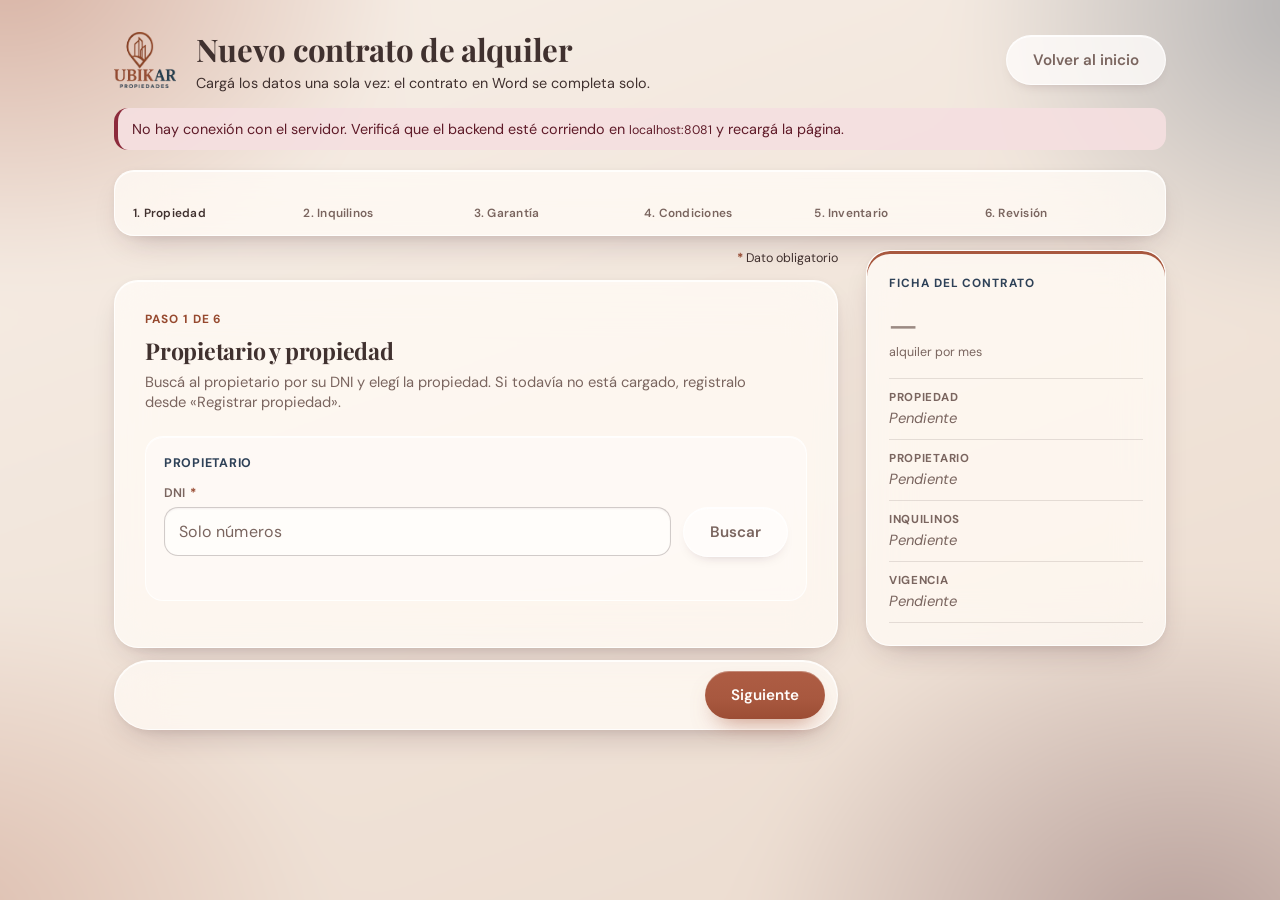
==== commit 49406b80: "Contrato: inventario con los ambientes de la propiedad, fecha desde hoy y paso fijo - El inventario " ====
--- a/frontend/contrato.html
+++ b/frontend/contrato.html
@@ -8,7 +8,7 @@
 <link rel="preconnect" href="https://fonts.gstatic.com" crossorigin>
 <link href="https://fonts.googleapis.com/css2?family=Playfair+Display:ital,wght@0,600;0,700;1,600&family=DM+Sans:wght@400;500;600;700&display=swap" rel="stylesheet">
 <link rel="stylesheet" href="portal.css">
-<link rel="stylesheet" href="contrato.css?v=6">
+<link rel="stylesheet" href="contrato.css?v=11">
 <link rel="stylesheet" href="vidrio.css">
 </head>
 <body>
@@ -122,6 +122,7 @@
     <section class="wz-step" data-step="5" hidden>
       <h2 class="wz-step__title" tabindex="-1">Inventario de la propiedad</h2>
       <p class="wz-step__hint">Estado de cada elemento al entregar la propiedad. Se anexa al contrato y sirve para comparar al finalizar.</p>
+      <p class="inv-auto" id="invAuto" role="status" hidden></p>
       <p class="inv-resumen" id="invResumen" aria-live="polite" hidden></p>
       <div class="presets" id="presets" aria-label="Agregar ambiente típico"></div>
       <div class="inv-otro">
@@ -214,6 +215,6 @@
 </template>
 
 <script src="ux.js"></script>
-<script src="contrato.js"></script>
+<script src="contrato.js?v=6"></script>
 </body>
 </html>
--- a/frontend/contrato.css
+++ b/frontend/contrato.css
@@ -44,7 +44,8 @@
 .wz__logo:hover .brand-logo,
 .wz__logo:focus-visible .brand-logo {
   transform: translateY(-1px) scale(1.04);
-  filter: brightness(1.08) drop-shadow(0 2px 10px rgba(168, 88, 63, 0.35));
+  /* luz clara y calida: sobre este fondo rosado un resplandor terracota se ve como mancha */
+  filter: brightness(1.06) drop-shadow(0 0 6px rgba(255, 252, 247, 0.95)) drop-shadow(0 0 16px rgba(255, 240, 222, 0.8));
 }
 
 .wz__logo:active .brand-logo {
@@ -477,6 +478,16 @@
   min-width: 0;
 }
 
+.inv-auto {
+  margin: 0 0 16px;
+  padding: 10px 14px;
+  border-radius: 12px;
+  background: var(--ok-soft);
+  color: var(--ok);
+  font-size: 0.88rem;
+  font-weight: 500;
+}
+
 .inv-resumen {
   margin: -6px 0 18px;
   font-size: 0.86rem;
@@ -1137,3 +1148,98 @@
   margin: 0 auto 26px;
   text-align: left;
 }
+
+/* ---------- Escritorio: cabecera y pasos fijos; solo se desplaza el panel de campos ---------- */
+/* Si el contenido entra en la pantalla no se mueve nada; si no entra, solo scrollea el panel
+   del paso (los pasos, la ficha y los botones quedan en su lugar). En celular se mantiene el
+   comportamiento de siempre: scrollea toda la página. */
+
+@media (min-width: 720px) and (min-height: 520px) {
+  .wz {
+    height: 100vh;
+    height: 100dvh;
+    display: flex;
+    flex-direction: column;
+    padding-bottom: 14px;
+  }
+
+  .wz > * {
+    flex: none;
+  }
+
+  .wz .wz__header {
+    margin-bottom: 16px;
+  }
+
+  .wz .borrador {
+    margin-bottom: 12px;
+  }
+
+  .wz .steps {
+    margin-bottom: 14px;
+  }
+
+  .wz > .wz__cols,
+  .wz > #wizard,
+  .wz > .exito {
+    flex: 1 1 auto;
+    min-height: 0;
+  }
+
+  .wz > .exito {
+    overflow-y: auto;
+  }
+
+  .wz__cols {
+    display: grid;
+    grid-template-columns: minmax(0, 1fr);
+    grid-template-rows: minmax(0, 1fr);
+    gap: 28px;
+    align-items: stretch;
+  }
+
+  #wizard {
+    display: flex;
+    flex-direction: column;
+    min-height: 0;
+  }
+
+  #wizard .wz-step {
+    flex: 0 1 auto;
+    min-height: 0;
+    overflow-y: auto;
+    overscroll-behavior: contain;
+    scrollbar-width: thin;
+  }
+
+  #wizard .req-nota {
+    flex: none;
+  }
+
+  #wizard .wz-actions {
+    position: static;
+    flex: none;
+    margin-top: 12px;
+  }
+
+  .ficha {
+    position: static;
+    align-self: start;
+    max-height: 100%;
+    overflow-y: auto;
+  }
+}
+
+@media (min-width: 980px) and (min-height: 520px) {
+  .wz__cols {
+    grid-template-columns: minmax(0, 1fr) 300px;
+  }
+}
+
+/* Inventario con los ambientes de la propiedad: no se agregan ni se quitan ambientes, solo elementos */
+.inv--fijo .presets,
+.inv--fijo .inv-otro,
+.inv--fijo .inv-vacio,
+.inv--fijo .inv-grupo__head .linklike {
+  display: none;
+}
